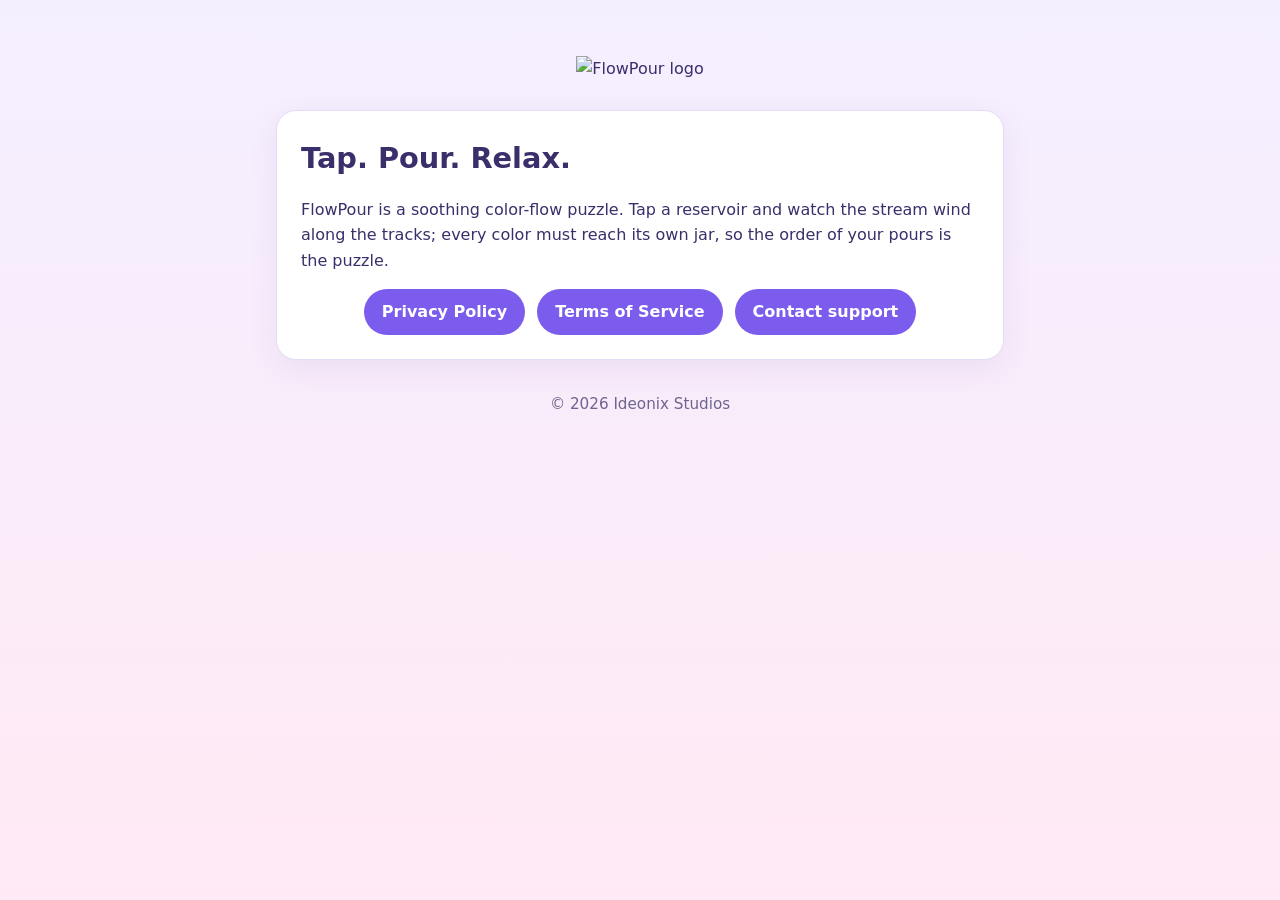
==== index.html @ 2d99d5fa "Add files via upload" ====
<!doctype html>
<html lang="en">
<head>
  <meta charset="utf-8">
  <meta name="viewport" content="width=device-width, initial-scale=1">
  <title>FlowPour</title>
  <meta name="description" content="FlowPour - a relaxing color flow puzzle game by Ideonix Studios.">
  <link rel="icon" href="assets/icon.png">
  <link rel="stylesheet" href="style.css">
</head>
<body>
<main>
  <header>
    <img class="logo" src="assets/logo.png" alt="FlowPour logo">
  </header>
  <section class="card">
    <h1>Tap. Pour. Relax.</h1>
    <p>FlowPour is a soothing color-flow puzzle. Tap a reservoir and watch the stream wind along the tracks;
      every color must reach its own jar, so the order of your pours is the puzzle.</p>
    <nav>
      <a href="privacy.html">Privacy Policy</a>
      <a href="terms.html">Terms of Service</a>
      <a href="mailto:IdeonixStudios@gmail.com">Contact support</a>
    </nav>
  </section>
  <footer class="muted">&copy; 2026 Ideonix Studios</footer>
</main>
</body>
</html>
---- style.css ----
:root {
  --bg: #f4efff;
  --bg2: #ffe9f4;
  --card: #ffffff;
  --ink: #3b2f6b;
  --muted: #6f648f;
  --accent: #7c5cec;
  --line: #e4dcf7;
}
@media (prefers-color-scheme: dark) {
  :root:not([data-theme="light"]) {
    --bg: #1b1730;
    --bg2: #241a33;
    --card: #262040;
    --ink: #ece8ff;
    --muted: #b3aad6;
    --accent: #a993ff;
    --line: #3a3160;
  }
}
* { box-sizing: border-box; }
body {
  margin: 0;
  font-family: system-ui, -apple-system, "Segoe UI", Roboto, sans-serif;
  color: var(--ink);
  background: linear-gradient(180deg, var(--bg), var(--bg2));
  background-attachment: fixed;
  line-height: 1.6;
}
main { max-width: 760px; margin: 0 auto; padding: 32px 16px 64px; }
header { text-align: center; padding: 24px 0 8px; }
header img.logo { width: min(360px, 80%); height: auto; }
.card {
  background: var(--card);
  border: 1px solid var(--line);
  border-radius: 20px;
  padding: 24px;
  margin-top: 20px;
  box-shadow: 0 10px 30px rgba(80, 60, 160, 0.08);
}
h1 { font-size: 1.8rem; margin: 0 0 4px; }
h2 { font-size: 1.15rem; margin: 28px 0 8px; }
p, li { color: var(--ink); }
.muted { color: var(--muted); font-size: 0.95rem; }
a { color: var(--accent); }
nav { display: flex; gap: 12px; justify-content: center; flex-wrap: wrap; margin-top: 16px; }
nav a {
  text-decoration: none;
  background: var(--accent);
  color: #fff;
  padding: 10px 18px;
  border-radius: 999px;
  font-weight: 600;
}
footer { text-align: center; margin-top: 32px; }
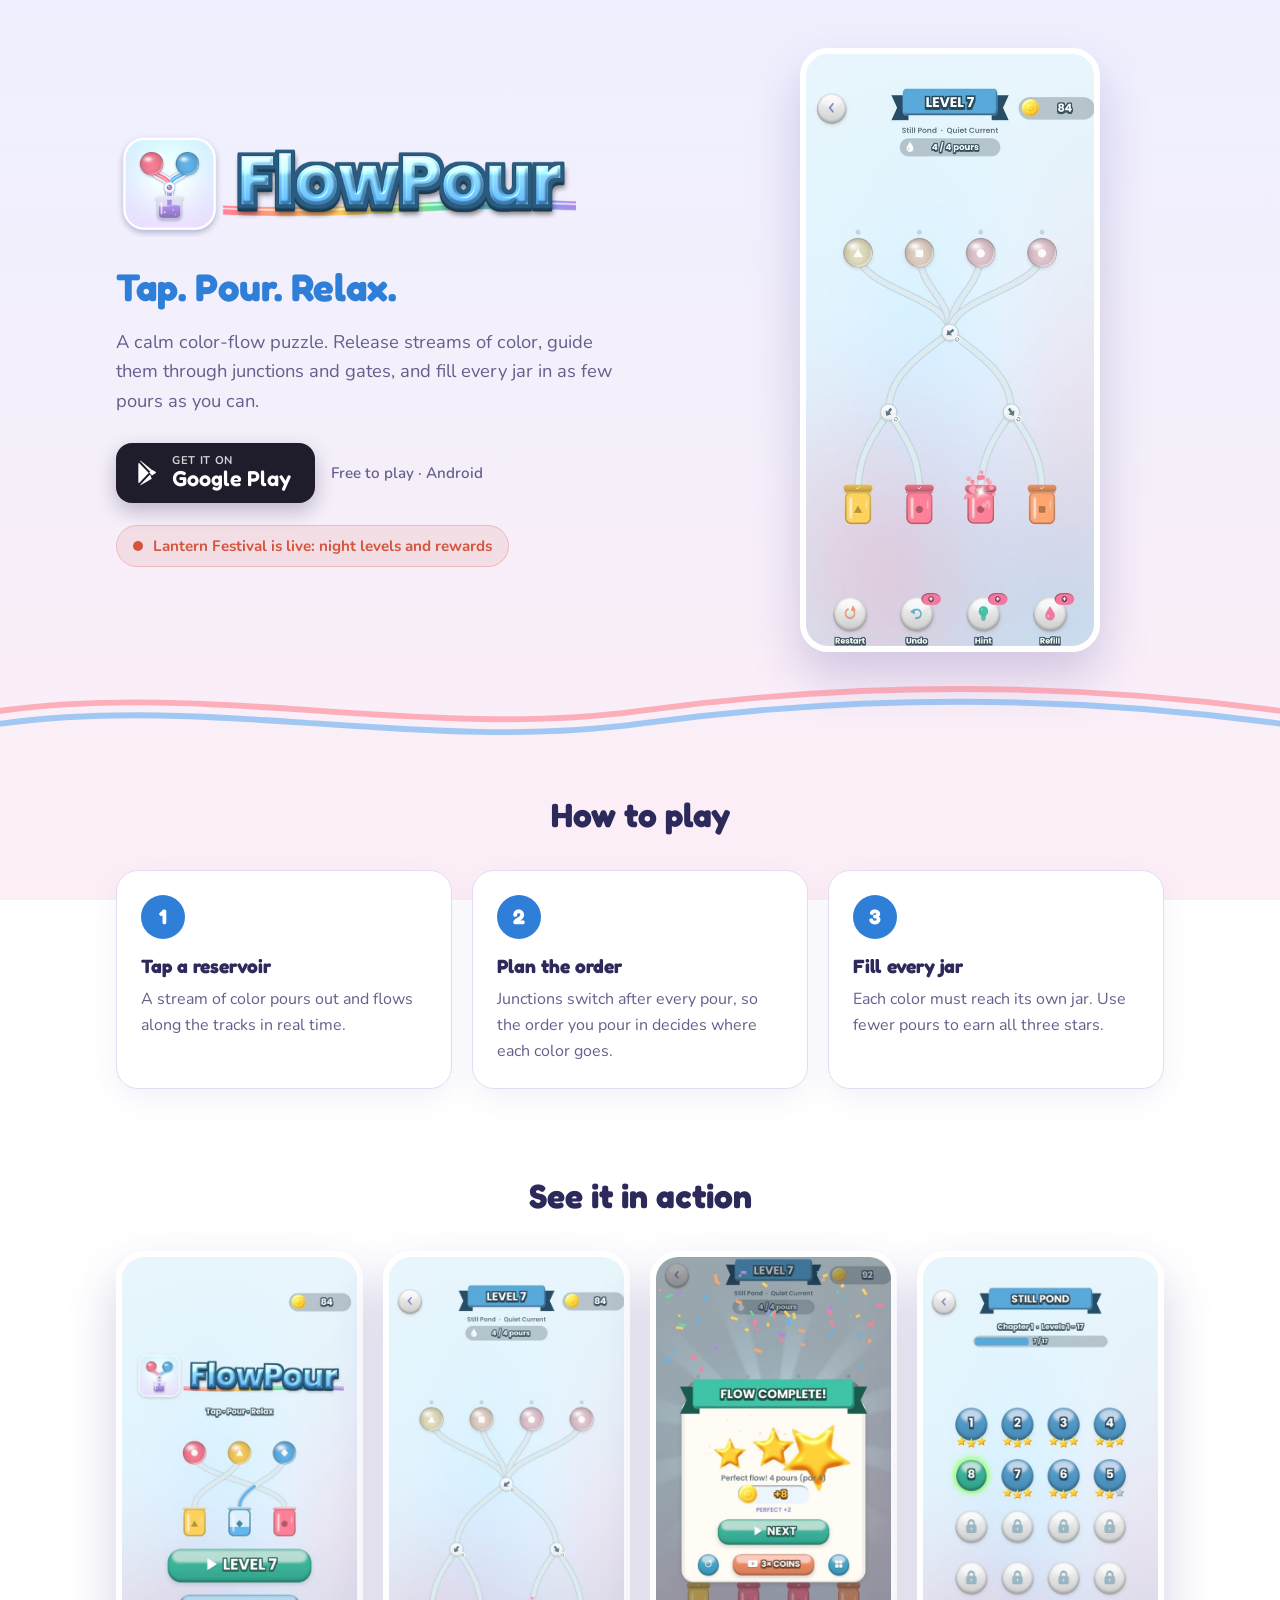
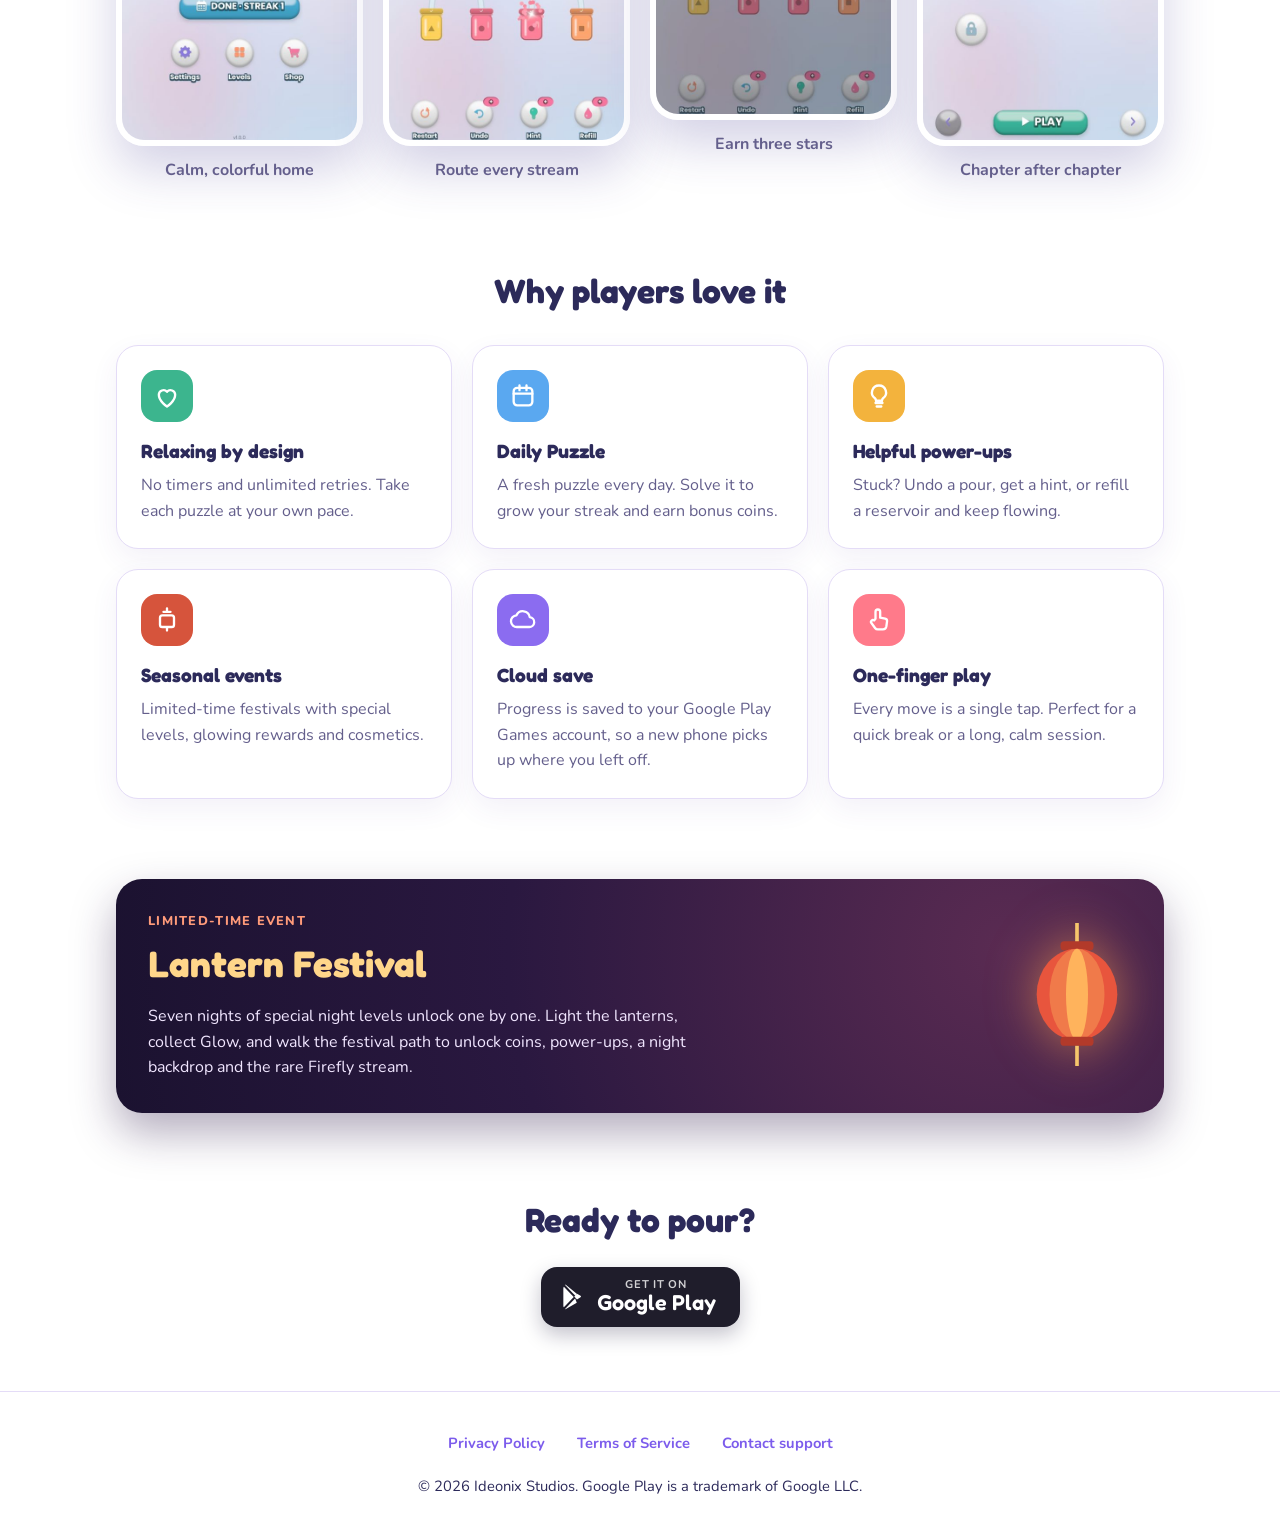
==== commit add6a11f: "New FlowPour landing page; add missing logo, icon and screenshots Co-Authored-By: Claude Opus 5.5 <n" ====
--- a/index.html
+++ b/index.html
@@ -1,29 +1,167 @@
-<!doctype html>
-<html lang="en">
-<head>
-  <meta charset="utf-8">
-  <meta name="viewport" content="width=device-width, initial-scale=1">
-  <title>FlowPour</title>
-  <meta name="description" content="FlowPour - a relaxing color flow puzzle game by Ideonix Studios.">
-  <link rel="icon" href="assets/icon.png">
-  <link rel="stylesheet" href="style.css">
-</head>
-<body>
-<main>
-  <header>
-    <img class="logo" src="assets/logo.png" alt="FlowPour logo">
-  </header>
-  <section class="card">
-    <h1>Tap. Pour. Relax.</h1>
-    <p>FlowPour is a soothing color-flow puzzle. Tap a reservoir and watch the stream wind along the tracks;
-      every color must reach its own jar, so the order of your pours is the puzzle.</p>
-    <nav>
-      <a href="privacy.html">Privacy Policy</a>
-      <a href="terms.html">Terms of Service</a>
-      <a href="mailto:IdeonixStudios@gmail.com">Contact support</a>
-    </nav>
-  </section>
-  <footer class="muted">&copy; 2026 Ideonix Studios</footer>
-</main>
-</body>
-</html>
+<!doctype html>
+<html lang="en">
+<head>
+  <meta charset="utf-8">
+  <meta name="viewport" content="width=device-width, initial-scale=1">
+  <title>FlowPour - Tap. Pour. Relax.</title>
+  <meta name="description" content="FlowPour is a relaxing color-flow puzzle game for Android by Ideonix Studios. Release streams of color and guide them into matching jars.">
+  <meta property="og:title" content="FlowPour - Tap. Pour. Relax.">
+  <meta property="og:description" content="A calm color-flow puzzle. Guide every stream into its own jar.">
+  <meta property="og:image" content="assets/shots/home.jpg">
+  <meta name="theme-color" content="#eef0ff">
+  <link rel="icon" href="assets/icon.png">
+  <link rel="preconnect" href="https://fonts.googleapis.com">
+  <link rel="preconnect" href="https://fonts.gstatic.com" crossorigin>
+  <link href="https://fonts.googleapis.com/css2?family=Fredoka:wght@500;600;700&family=Nunito:wght@400;600;700&display=swap" rel="stylesheet">
+  <link rel="stylesheet" href="style.css">
+</head>
+<body class="home">
+
+<header class="hero">
+  <div class="wrap hero-grid">
+    <div class="hero-copy">
+      <div class="brand">
+        <img class="brand-logo" src="assets/logo.png" alt="FlowPour" width="720" height="164">
+      </div>
+      <p class="tagline">Tap. Pour. Relax.</p>
+      <p class="lede">A calm color-flow puzzle. Release streams of color, guide them through junctions and gates,
+        and fill every jar in as few pours as you can.</p>
+      <div class="cta">
+        <a class="play-btn" href="https://play.google.com/store/apps/details?id=com.IdeonixStudios.flowpour">
+          <svg viewBox="0 0 24 24" width="26" height="26" aria-hidden="true"><path fill="currentColor" d="M4.5 2.6c-.3.3-.5.8-.5 1.4v16c0 .6.2 1.1.5 1.4l9.1-9.4-9.1-9.4zm10.4 10.8-2.3 2.4-7.2 7.4c.4.1.9 0 1.4-.3l9.6-5.6-1.5-3.9zm4.6-2.7-2.9-1.7-2.5 2.6 2.5 2.6 2.9-1.7c1.1-.6 1.1-1.2 0-1.8zM6.8 1.1c-.5-.3-1-.4-1.4-.3l7.2 7.4 2.3 2.4 1.5-1.6-9.6-7.9z"/></svg>
+          <span><small>Get it on</small>Google Play</span>
+        </a>
+        <span class="cta-note">Free to play · Android</span>
+      </div>
+      <a class="event-chip" href="#event" data-ends="2026-12-22T00:00:00Z">
+        <span class="dot" aria-hidden="true"></span> Lantern Festival is live: night levels and rewards
+      </a>
+    </div>
+    <div class="hero-phone">
+      <img src="assets/shots/play.jpg" alt="A FlowPour level: four colored reservoirs, junction arrows and matching jars" width="540" height="1110">
+    </div>
+  </div>
+  <svg class="hero-wave" viewBox="0 0 1440 120" preserveAspectRatio="none" aria-hidden="true">
+    <path d="M0 70 C 240 20, 480 120, 720 70 S 1200 20, 1440 70" fill="none" stroke="#ff7a8a" stroke-width="10" stroke-linecap="round"/>
+    <path d="M0 92 C 240 42, 480 142, 720 92 S 1200 42, 1440 92" fill="none" stroke="#5aa8f0" stroke-width="10" stroke-linecap="round"/>
+  </svg>
+</header>
+
+<main class="wrap">
+
+  <section class="section">
+    <h2 class="section-title">How to play</h2>
+    <ol class="steps">
+      <li>
+        <span class="step-num">1</span>
+        <h3>Tap a reservoir</h3>
+        <p>A stream of color pours out and flows along the tracks in real time.</p>
+      </li>
+      <li>
+        <span class="step-num">2</span>
+        <h3>Plan the order</h3>
+        <p>Junctions switch after every pour, so the order you pour in decides where each color goes.</p>
+      </li>
+      <li>
+        <span class="step-num">3</span>
+        <h3>Fill every jar</h3>
+        <p>Each color must reach its own jar. Use fewer pours to earn all three stars.</p>
+      </li>
+    </ol>
+  </section>
+
+  <section class="section">
+    <h2 class="section-title">See it in action</h2>
+    <div class="shots" tabindex="0" aria-label="Screenshots">
+      <figure><img src="assets/shots/home.jpg" alt="Home screen" loading="lazy" width="540" height="1110"><figcaption>Calm, colorful home</figcaption></figure>
+      <figure><img src="assets/shots/play.jpg" alt="A level in progress" loading="lazy" width="540" height="1110"><figcaption>Route every stream</figcaption></figure>
+      <figure><img src="assets/shots/win.jpg" alt="Level complete with three stars" loading="lazy" width="540" height="1050"><figcaption>Earn three stars</figcaption></figure>
+      <figure><img src="assets/shots/map.jpg" alt="Chapter level map" loading="lazy" width="540" height="1110"><figcaption>Chapter after chapter</figcaption></figure>
+    </div>
+  </section>
+
+  <section class="section">
+    <h2 class="section-title">Why players love it</h2>
+    <div class="features">
+      <article class="feature">
+        <span class="feat-icon" style="--c:#3cb58e"><svg viewBox="0 0 24 24" aria-hidden="true"><path d="M12 21s-7-4.4-7-10a4 4 0 0 1 7-2.6A4 4 0 0 1 19 11c0 5.6-7 10-7 10z"/></svg></span>
+        <h3>Relaxing by design</h3>
+        <p>No timers and unlimited retries. Take each puzzle at your own pace.</p>
+      </article>
+      <article class="feature">
+        <span class="feat-icon" style="--c:#5aa8f0"><svg viewBox="0 0 24 24" aria-hidden="true"><rect x="4" y="5" width="16" height="15" rx="3"/><path d="M4 10h16M9 3v4M15 3v4"/></svg></span>
+        <h3>Daily Puzzle</h3>
+        <p>A fresh puzzle every day. Solve it to grow your streak and earn bonus coins.</p>
+      </article>
+      <article class="feature">
+        <span class="feat-icon" style="--c:#f3b33d"><svg viewBox="0 0 24 24" aria-hidden="true"><path d="M9 18h6M10 21h4M12 3a6 6 0 0 0-3.5 10.9c.5.4.8.9.9 1.6V16h5.2v-.5c.1-.7.4-1.2.9-1.6A6 6 0 0 0 12 3z"/></svg></span>
+        <h3>Helpful power-ups</h3>
+        <p>Stuck? Undo a pour, get a hint, or refill a reservoir and keep flowing.</p>
+      </article>
+      <article class="feature">
+        <span class="feat-icon" style="--c:#d6543c"><svg viewBox="0 0 24 24" aria-hidden="true"><path d="M12 2v3M9 5h6M8 8h8a2 2 0 0 1 2 2v6a2 2 0 0 1-2 2H8a2 2 0 0 1-2-2v-6a2 2 0 0 1 2-2zM12 18v3"/></svg></span>
+        <h3>Seasonal events</h3>
+        <p>Limited-time festivals with special levels, glowing rewards and cosmetics.</p>
+      </article>
+      <article class="feature">
+        <span class="feat-icon" style="--c:#8b6cf0"><svg viewBox="0 0 24 24" aria-hidden="true"><path d="M7 18a5 5 0 0 1-.6-10 6 6 0 0 1 11.4 1.6A4.2 4.2 0 0 1 17 18z"/></svg></span>
+        <h3>Cloud save</h3>
+        <p>Progress is saved to your Google Play Games account, so a new phone picks up where you left off.</p>
+      </article>
+      <article class="feature">
+        <span class="feat-icon" style="--c:#ff7a8a"><svg viewBox="0 0 24 24" aria-hidden="true"><path d="M9 11V5a2 2 0 0 1 4 0v5l4.3.9a2 2 0 0 1 1.6 2.2l-.6 4.4A3 3 0 0 1 15.3 20H11a3 3 0 0 1-2.4-1.2L5.5 14.6a1.6 1.6 0 0 1 2.3-2.2z"/></svg></span>
+        <h3>One-finger play</h3>
+        <p>Every move is a single tap. Perfect for a quick break or a long, calm session.</p>
+      </article>
+    </div>
+  </section>
+
+  <section class="section event" id="event" data-ends="2026-12-22T00:00:00Z">
+    <div class="event-card">
+      <div>
+        <p class="event-kicker">Limited-time event</p>
+        <h2>Lantern Festival</h2>
+        <p>Seven nights of special night levels unlock one by one. Light the lanterns, collect Glow, and walk the festival
+          path to unlock coins, power-ups, a night backdrop and the rare Firefly stream.</p>
+      </div>
+      <svg class="event-art" viewBox="0 0 120 160" aria-hidden="true">
+        <line x1="60" y1="0" x2="60" y2="22" stroke="#f6c66b" stroke-width="4"/>
+        <rect x="42" y="20" width="36" height="10" rx="4" fill="#b23a2a"/>
+        <ellipse cx="60" cy="78" rx="44" ry="50" fill="#e8553d"/>
+        <ellipse cx="60" cy="78" rx="30" ry="50" fill="#f07a4a"/>
+        <ellipse cx="60" cy="78" rx="12" ry="50" fill="#ffb35c"/>
+        <rect x="42" y="124" width="36" height="10" rx="4" fill="#b23a2a"/>
+        <line x1="60" y1="134" x2="60" y2="156" stroke="#f6c66b" stroke-width="4"/>
+      </svg>
+    </div>
+  </section>
+
+  <section class="section closing">
+    <h2>Ready to pour?</h2>
+    <a class="play-btn" href="https://play.google.com/store/apps/details?id=com.IdeonixStudios.flowpour">
+      <svg viewBox="0 0 24 24" width="26" height="26" aria-hidden="true"><path fill="currentColor" d="M4.5 2.6c-.3.3-.5.8-.5 1.4v16c0 .6.2 1.1.5 1.4l9.1-9.4-9.1-9.4zm10.4 10.8-2.3 2.4-7.2 7.4c.4.1.9 0 1.4-.3l9.6-5.6-1.5-3.9zm4.6-2.7-2.9-1.7-2.5 2.6 2.5 2.6 2.9-1.7c1.1-.6 1.1-1.2 0-1.8zM6.8 1.1c-.5-.3-1-.4-1.4-.3l7.2 7.4 2.3 2.4 1.5-1.6-9.6-7.9z"/></svg>
+      <span><small>Get it on</small>Google Play</span>
+    </a>
+  </section>
+
+</main>
+
+<footer class="site-footer">
+  <div class="wrap">
+    <nav class="footer-links">
+      <a href="privacy.html">Privacy Policy</a>
+      <a href="terms.html">Terms of Service</a>
+      <a href="mailto:IdeonixStudios@gmail.com">Contact support</a>
+    </nav>
+    <p>&copy; 2026 Ideonix Studios. Google Play is a trademark of Google LLC.</p>
+  </div>
+</footer>
+
+<script>
+  // hide event promos once the festival has ended
+  document.querySelectorAll('[data-ends]').forEach(function (el) {
+    if (Date.now() >= Date.parse(el.getAttribute('data-ends'))) el.hidden = true;
+  });
+</script>
+</body>
+</html>
--- a/style.css
+++ b/style.css
@@ -53,3 +53,147 @@
   font-weight: 600;
 }
 footer { text-align: center; margin-top: 32px; }
+
+/* ---------------------------------------------------------------- landing page (index.html only) */
+body.home {
+  --bg: #eef0ff;
+  --bg2: #fdeef6;
+  --ink: #2c2a5a;
+  --muted: #645f8c;
+  --blue: #2f7fd8;
+  --green: #2fa57f;
+  --festival: #d6543c;
+  font-family: "Nunito", system-ui, -apple-system, "Segoe UI", Roboto, sans-serif;
+  overflow-x: hidden;
+}
+@media (prefers-color-scheme: dark) {
+  body.home:not([data-theme="light"]) {
+    --bg: #17162c;
+    --bg2: #22182f;
+    --card: #232042;
+    --ink: #eeeaff;
+    --muted: #b7b0dc;
+    --line: #37305e;
+    --blue: #6fb1ff;
+    --green: #4fd1a6;
+  }
+}
+body.home h1, body.home h2, body.home h3, body.home .tagline, body.home .play-btn span {
+  font-family: "Fredoka", "Nunito", system-ui, sans-serif;
+}
+.home .wrap { max-width: 1080px; margin: 0 auto; padding: 0 16px; }
+.home main { max-width: none; padding: 0; }
+
+/* hero */
+.hero { position: relative; padding: 48px 0 96px; text-align: left; }
+.hero-grid { display: grid; grid-template-columns: 1.15fr 0.85fr; gap: 40px; align-items: center; }
+.brand { display: flex; align-items: center; gap: 16px; }
+.brand-icon { width: 88px; height: 88px; border-radius: 22px; box-shadow: 0 10px 24px rgba(60, 50, 140, 0.18); flex: none; }
+.brand-logo { width: min(460px, 86vw); height: auto; display: block; }
+.home .tagline { font-size: clamp(1.6rem, 4vw, 2.4rem); font-weight: 700; color: var(--blue); margin: 20px 0 8px; }
+.home .lede { font-size: 1.15rem; color: var(--muted); max-width: 520px; margin: 0 0 28px; }
+.cta { display: flex; align-items: center; gap: 16px; flex-wrap: wrap; }
+.cta-note { color: var(--muted); font-weight: 600; font-size: 0.95rem; }
+.play-btn {
+  display: inline-flex; align-items: center; gap: 12px;
+  background: #1f1d2b; color: #fff; text-decoration: none;
+  padding: 12px 24px 12px 18px; border-radius: 16px; min-height: 56px;
+  box-shadow: 0 8px 20px rgba(20, 16, 50, 0.25);
+  transition: transform 0.15s ease, box-shadow 0.15s ease;
+}
+.play-btn:hover { transform: translateY(-2px); box-shadow: 0 12px 26px rgba(20, 16, 50, 0.3); }
+.play-btn:focus-visible { outline: 3px solid var(--blue); outline-offset: 3px; }
+.play-btn span { display: flex; flex-direction: column; line-height: 1.1; font-size: 1.35rem; font-weight: 600; }
+.play-btn small { font-family: "Nunito", system-ui, sans-serif; font-size: 0.7rem; font-weight: 700; text-transform: uppercase; letter-spacing: 0.06em; opacity: 0.8; }
+.event-chip {
+  display: inline-flex; align-items: center; gap: 10px; margin-top: 22px;
+  padding: 8px 16px; border-radius: 999px; text-decoration: none; font-weight: 700; font-size: 0.95rem;
+  color: var(--festival); background: rgba(214, 84, 60, 0.1); border: 1px solid rgba(214, 84, 60, 0.25);
+}
+.event-chip .dot { width: 10px; height: 10px; border-radius: 50%; background: var(--festival); animation: pulse 1.8s ease-in-out infinite; }
+@keyframes pulse { 0%, 100% { box-shadow: 0 0 0 0 rgba(214, 84, 60, 0.5); } 50% { box-shadow: 0 0 0 7px rgba(214, 84, 60, 0); } }
+.hero-phone { justify-self: center; animation: float 6s ease-in-out infinite; }
+.hero-phone img, .shots img {
+  display: block; width: 100%; height: auto; border-radius: 28px;
+  border: 6px solid #fff; box-shadow: 0 24px 50px rgba(60, 50, 140, 0.22);
+}
+.hero-phone img { width: min(300px, 70vw); }
+@keyframes float { 0%, 100% { transform: translateY(0); } 50% { transform: translateY(-10px); } }
+.hero-wave { position: absolute; left: 0; bottom: 8px; width: 100%; height: 70px; opacity: 0.55; }
+
+/* sections */
+.home .section { padding: 40px 0; }
+.section-title { font-size: clamp(1.6rem, 3.5vw, 2.1rem); text-align: center; margin: 0 0 28px; }
+.home h3 { font-size: 1.2rem; margin: 0 0 6px; }
+.home p { margin: 0; }
+
+.steps { list-style: none; padding: 0; margin: 0; display: grid; grid-template-columns: repeat(3, 1fr); gap: 20px; }
+.steps li, .feature {
+  background: var(--card); border: 1px solid var(--line); border-radius: 22px; padding: 24px;
+  box-shadow: 0 10px 28px rgba(80, 60, 160, 0.07);
+}
+.steps p, .feature p { color: var(--muted); }
+.step-num {
+  display: inline-grid; place-items: center; width: 44px; height: 44px; margin-bottom: 12px;
+  border-radius: 50%; background: var(--blue); color: #fff; font-family: "Fredoka", sans-serif; font-weight: 700; font-size: 1.3rem;
+}
+
+.shots {
+  display: grid; grid-template-columns: repeat(4, 1fr); gap: 20px; align-items: start;
+}
+.shots figure { margin: 0; text-align: center; }
+.shots figcaption { margin-top: 12px; font-weight: 700; color: var(--muted); }
+.shots:focus-visible { outline: 3px solid var(--blue); outline-offset: 6px; border-radius: 12px; }
+
+.features { display: grid; grid-template-columns: repeat(3, 1fr); gap: 20px; }
+.feat-icon {
+  display: grid; place-items: center; width: 52px; height: 52px; margin-bottom: 14px;
+  border-radius: 16px; background: var(--c);
+}
+.feat-icon svg { width: 28px; height: 28px; fill: none; stroke: #fff; stroke-width: 2; stroke-linecap: round; stroke-linejoin: round; }
+
+.event-card {
+  display: grid; grid-template-columns: 1fr auto; gap: 24px; align-items: center;
+  padding: 32px; border-radius: 26px; color: #fff;
+  background: radial-gradient(circle at 85% 30%, #5a2b52 0%, #2a1840 55%, #1b1230 100%);
+  box-shadow: 0 20px 44px rgba(40, 20, 70, 0.35);
+}
+.event-card h2 { font-size: clamp(1.7rem, 4vw, 2.3rem); margin: 4px 0 10px; color: #ffd68a; }
+.event-card p { color: #f1e6ff; max-width: 560px; }
+.event-kicker { text-transform: uppercase; letter-spacing: 0.1em; font-weight: 800; font-size: 0.8rem; color: #ff9b7a !important; }
+.event-art { width: 110px; height: auto; filter: drop-shadow(0 0 24px rgba(255, 160, 80, 0.6)); animation: sway 4s ease-in-out infinite; transform-origin: 50% 0; }
+@keyframes sway { 0%, 100% { transform: rotate(-4deg); } 50% { transform: rotate(4deg); } }
+
+.closing { text-align: center; }
+.closing h2 { font-size: clamp(1.6rem, 3.5vw, 2.1rem); margin: 0 0 20px; }
+
+.site-footer { margin-top: 24px; padding: 32px 0 40px; border-top: 1px solid var(--line); text-align: center; color: var(--muted); font-size: 0.92rem; }
+.footer-links { display: flex; justify-content: center; flex-wrap: wrap; gap: 8px 24px; margin: 0 0 12px; }
+.home .footer-links a { background: none; color: var(--accent); padding: 8px 4px; font-weight: 700; text-decoration: none; }
+.home .footer-links a:hover { text-decoration: underline; }
+
+/* tablet */
+@media (max-width: 900px) {
+  .features { grid-template-columns: repeat(2, 1fr); }
+  .shots { grid-template-columns: repeat(4, 220px); overflow-x: auto; scroll-snap-type: x mandatory; padding-bottom: 12px; }
+  .shots figure { scroll-snap-align: center; }
+}
+/* phone */
+@media (max-width: 680px) {
+  .hero { padding: 28px 0 80px; text-align: center; }
+  .hero-grid { grid-template-columns: 1fr; gap: 32px; }
+  .brand { justify-content: center; }
+  .brand-logo { width: min(320px, 82vw); }
+  .lede { margin-left: auto; margin-right: auto; }
+  .cta { justify-content: center; }
+  .hero-phone img { width: min(240px, 66vw); }
+  .steps, .features { grid-template-columns: 1fr; }
+  .shots { grid-template-columns: repeat(4, 68vw); }
+  .event-card { grid-template-columns: 1fr; text-align: center; padding: 28px 20px; }
+  .event-card p { margin: 0 auto; }
+  .event-art { justify-self: center; width: 84px; }
+}
+@media (prefers-reduced-motion: reduce) {
+  .hero-phone, .event-art, .event-chip .dot { animation: none; }
+  .play-btn { transition: none; }
+}
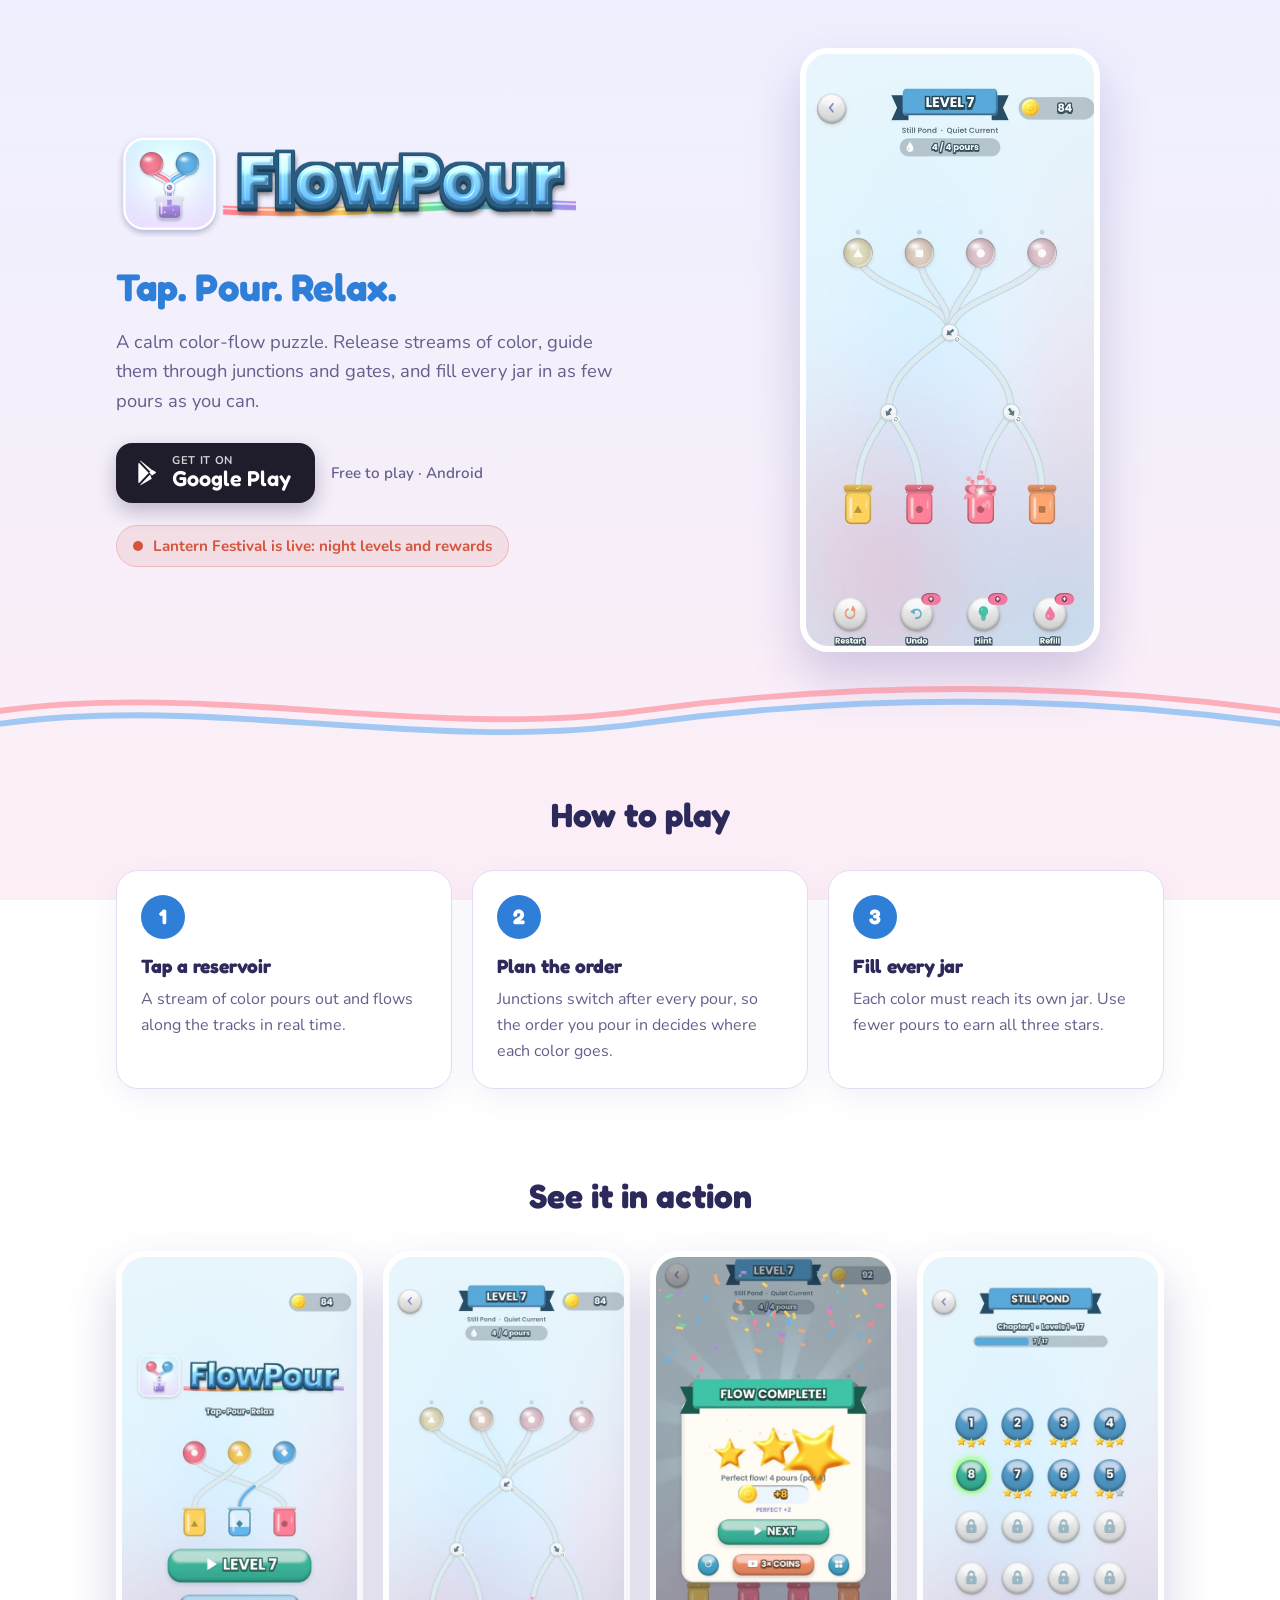
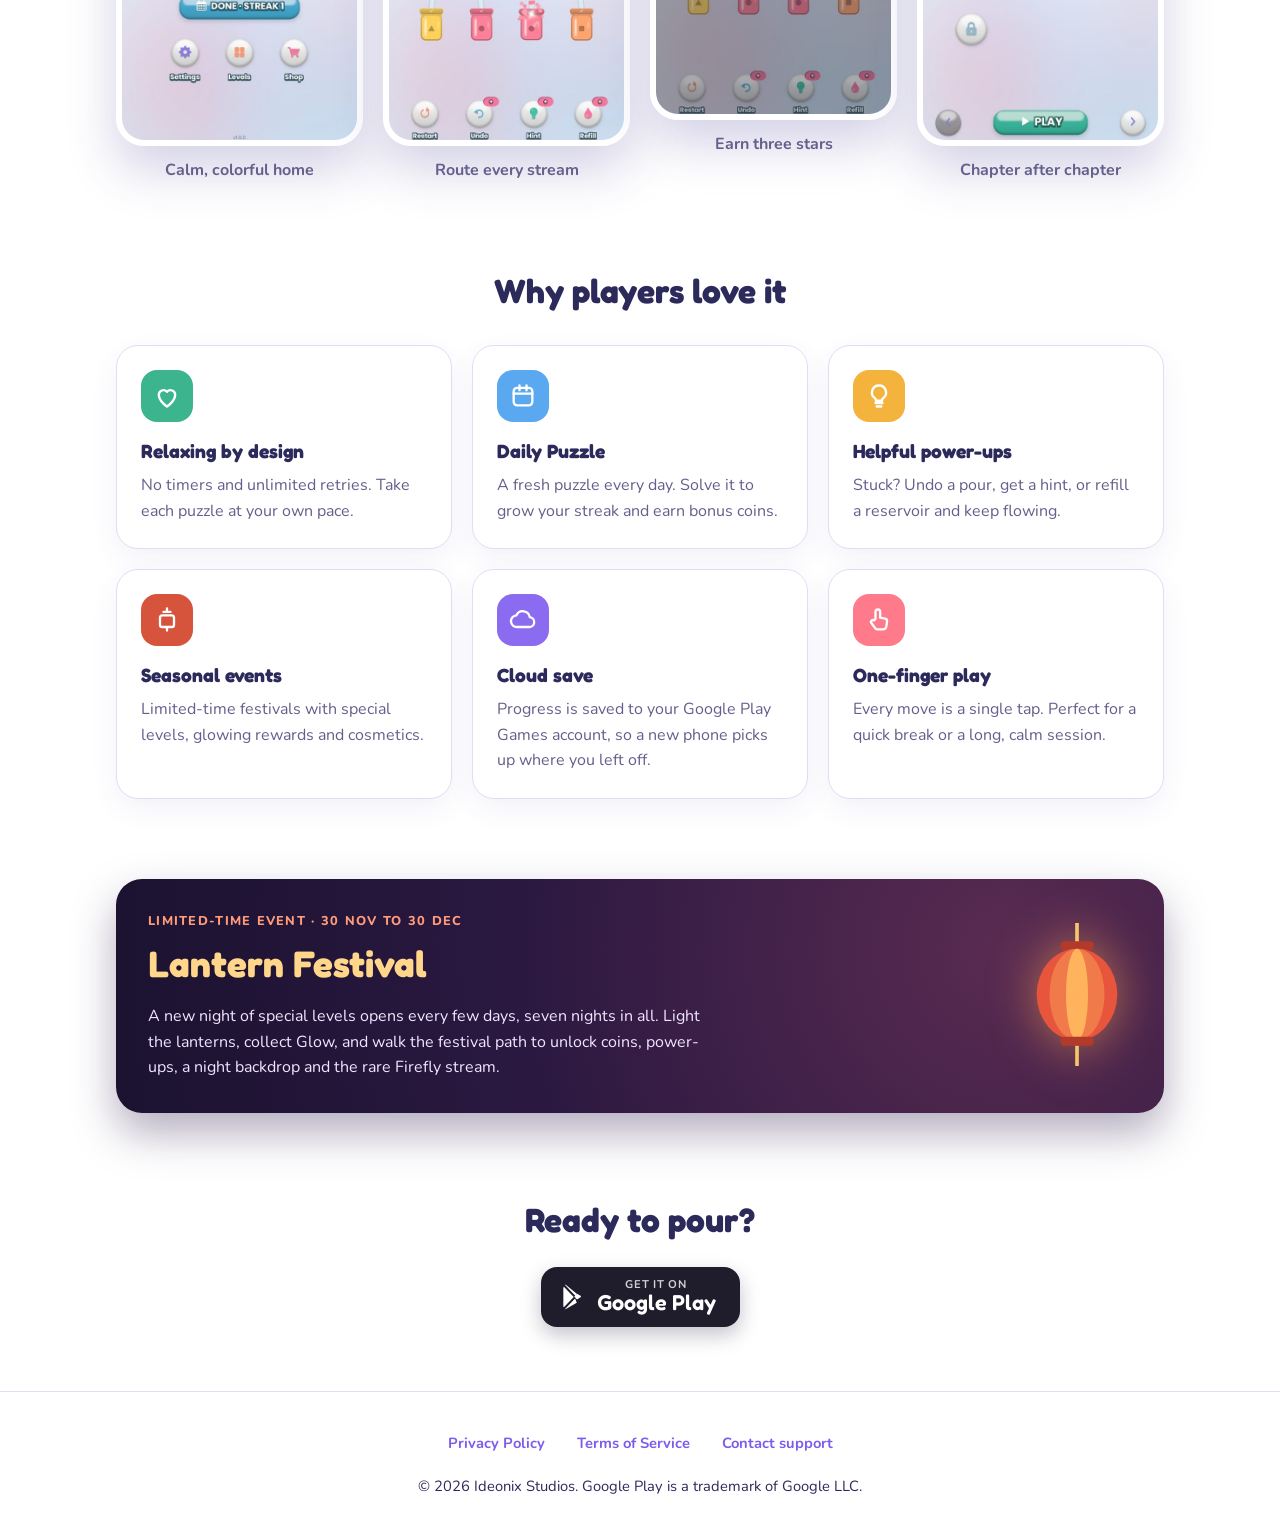
==== commit 32297403: "Lantern Festival moves to 30 Nov - 30 Dec; landing page shows 'starts 30 November' before launch Co-" ====
--- a/index.html
+++ b/index.html
@@ -33,8 +33,9 @@
         </a>
         <span class="cta-note">Free to play · Android</span>
       </div>
-      <a class="event-chip" href="#event" data-ends="2026-12-22T00:00:00Z">
-        <span class="dot" aria-hidden="true"></span> Lantern Festival is live: night levels and rewards
+      <a class="event-chip" href="#event" data-starts="2026-11-30T00:00:00Z" data-ends="2026-12-30T00:00:00Z">
+        <span class="dot" aria-hidden="true"></span>
+        <span class="chip-text" data-soon="Lantern Festival starts 30 November">Lantern Festival is live: night levels and rewards</span>
       </a>
     </div>
     <div class="hero-phone">
@@ -116,13 +117,13 @@
     </div>
   </section>
 
-  <section class="section event" id="event" data-ends="2026-12-22T00:00:00Z">
+  <section class="section event" id="event" data-ends="2026-12-30T00:00:00Z">
     <div class="event-card">
       <div>
-        <p class="event-kicker">Limited-time event</p>
+        <p class="event-kicker">Limited-time event · 30 Nov to 30 Dec</p>
         <h2>Lantern Festival</h2>
-        <p>Seven nights of special night levels unlock one by one. Light the lanterns, collect Glow, and walk the festival
-          path to unlock coins, power-ups, a night backdrop and the rare Firefly stream.</p>
+        <p>A new night of special levels opens every few days, seven nights in all. Light the lanterns, collect Glow,
+          and walk the festival path to unlock coins, power-ups, a night backdrop and the rare Firefly stream.</p>
       </div>
       <svg class="event-art" viewBox="0 0 120 160" aria-hidden="true">
         <line x1="60" y1="0" x2="60" y2="22" stroke="#f6c66b" stroke-width="4"/>
@@ -158,9 +159,16 @@
 </footer>
 
 <script>
-  // hide event promos once the festival has ended
+  // event promos: "starts ..." before the festival, "is live" during it, hidden once it has ended
+  var now = Date.now();
   document.querySelectorAll('[data-ends]').forEach(function (el) {
-    if (Date.now() >= Date.parse(el.getAttribute('data-ends'))) el.hidden = true;
+    if (now >= Date.parse(el.getAttribute('data-ends'))) { el.hidden = true; return; }
+    var starts = el.getAttribute('data-starts');
+    if (starts && now < Date.parse(starts)) {
+      el.classList.add('soon');
+      var t = el.querySelector('[data-soon]');
+      if (t) t.textContent = t.getAttribute('data-soon');
+    }
   });
 </script>
 </body>
--- a/style.css
+++ b/style.css
@@ -111,6 +111,8 @@
   color: var(--festival); background: rgba(214, 84, 60, 0.1); border: 1px solid rgba(214, 84, 60, 0.25);
 }
 .event-chip .dot { width: 10px; height: 10px; border-radius: 50%; background: var(--festival); animation: pulse 1.8s ease-in-out infinite; }
+.event-chip.soon .dot { animation: none; background: #e39a12; }
+.event-chip.soon { color: #a8670a; background: rgba(227, 154, 18, 0.12); border-color: rgba(227, 154, 18, 0.3); }
 @keyframes pulse { 0%, 100% { box-shadow: 0 0 0 0 rgba(214, 84, 60, 0.5); } 50% { box-shadow: 0 0 0 7px rgba(214, 84, 60, 0); } }
 .hero-phone { justify-self: center; animation: float 6s ease-in-out infinite; }
 .hero-phone img, .shots img {
